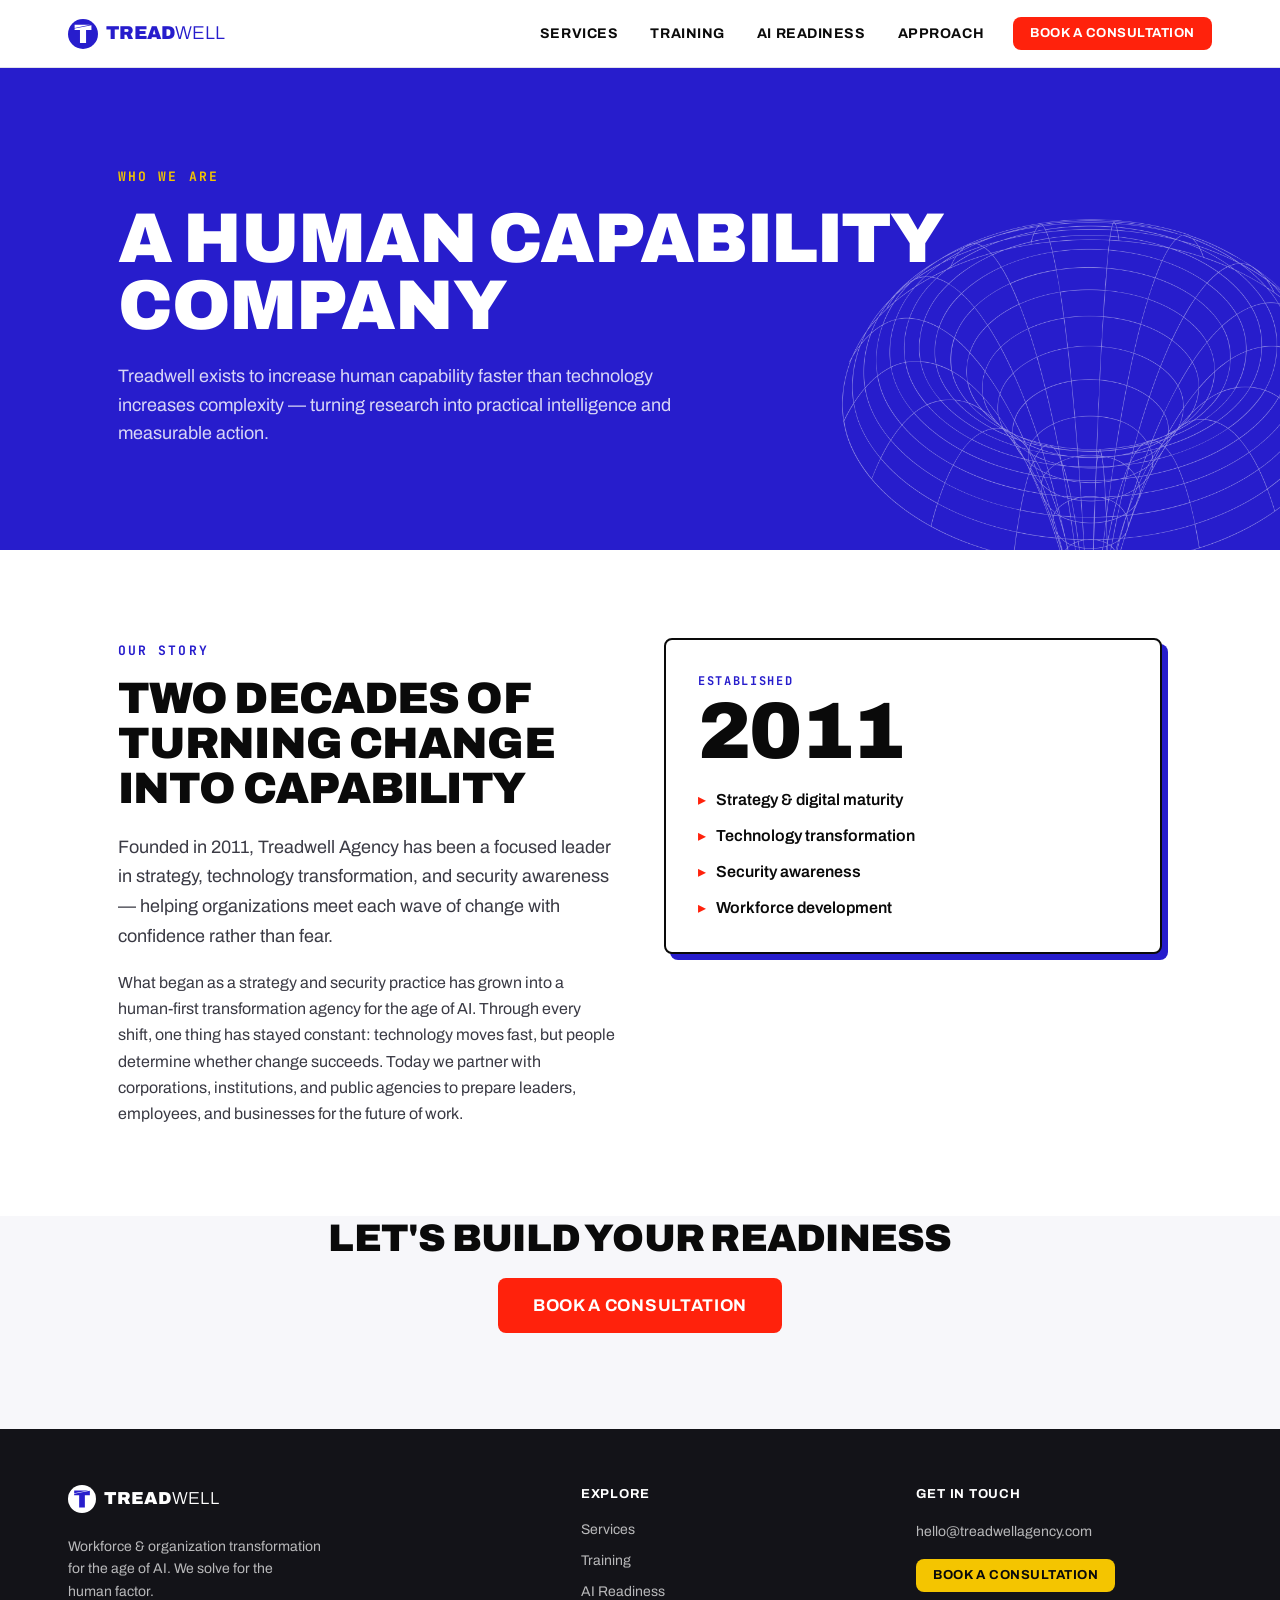
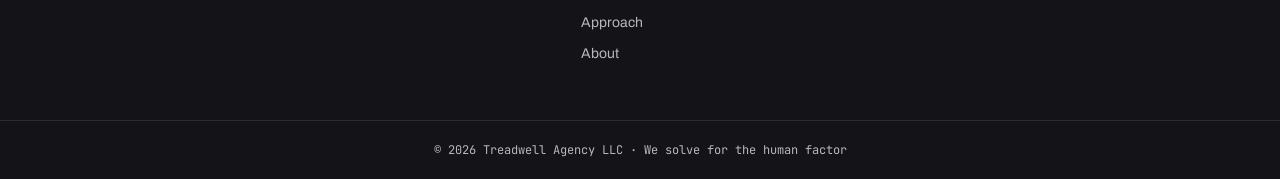
==== about/index.html @ be8f51b7 "Build Treadwell Agency marketing site (static HTML) Six-page static marketing site recreated from th" ====
<!DOCTYPE html>
<html lang="en">
<head>
<meta charset="utf-8">
<meta name="viewport" content="width=device-width, initial-scale=1">
<title>About — Treadwell Agency</title>
<meta name="description" content="A human capability company. Founded in 2011, Treadwell Agency is a human-first transformation agency for the age of AI, partnering with corporations, institutions, and public agencies.">
<link rel="canonical" href="https://treadwellagency.com/about/">
<meta property="og:type" content="website">
<meta property="og:site_name" content="Treadwell Agency">
<meta property="og:title" content="About — Treadwell Agency">
<meta property="og:description" content="A human capability company. Founded in 2011, Treadwell Agency is a human-first transformation agency for the age of AI, partnering with corporations, institutions, and public agencies.">
<meta property="og:url" content="https://treadwellagency.com/about/">
<meta property="og:image" content="https://treadwellagency.com/assets/canvas-preview.png">
<meta name="twitter:card" content="summary_large_image">
<meta name="theme-color" content="#271DCC">
<link rel="icon" href="/assets/favicon.svg" type="image/svg+xml">
<link rel="preconnect" href="https://fonts.googleapis.com">
<link rel="preconnect" href="https://fonts.gstatic.com" crossorigin>
<link rel="stylesheet" href="https://fonts.googleapis.com/css2?family=Archivo:ital,wght@0,100..900;1,100..900&family=JetBrains+Mono:wght@400;500;700&display=swap">
<link rel="stylesheet" href="/assets/css/site.css">
</head>
<body>
<header class="site-header">
  <div class="bar">
    <a href="/" aria-label="Treadwell Agency home" style="display:inline-flex;"><span class="tw-logo" style="gap:8.4px;"><svg width="30" height="30" viewBox="0 0 200 200" aria-hidden="true"><circle cx="100" cy="100" r="100" fill="var(--tw-blue)"/><g transform="translate(44 39)" fill="#fff"><polygon points="0 0 0 20.18 103.77 0 0 0"/><polygon points="0 23.72 0 34.38 35.77 34.38 35.77 121.55 76.41 121.55 76.41 34.38 112.18 34.38 112.18 1.91 0 23.72"/></g></svg><span class="wm" style="font-size:18.6px;color:var(--tw-blue);"><span>Tread</span><span class="thin">well</span></span></span></a>
    <nav class="nav-links" aria-label="Primary">
      <a class="nav-link" href="/services/">Services</a><a class="nav-link" href="/training/">Training</a><a class="nav-link" href="/ai-readiness/">AI Readiness</a><a class="nav-link" href="/approach/">Approach</a>
      <span class="nav-cta"><a class="tw-btn tw-btn--accent tw-btn--sm" href="mailto:hello@treadwellagency.com?subject=Consultation%20request%20%E2%80%94%20Treadwell%20Agency">Book a consultation</a></span>
    </nav>
    <button class="burger" id="burger" aria-label="Menu" aria-expanded="false" aria-controls="mobile-menu">
      <svg width="26" height="26" viewBox="0 0 24 24" fill="none" stroke="currentColor" stroke-width="2" stroke-linecap="round"><path d="M4 6h16M4 12h16M4 18h16"/></svg>
    </button>
  </div>
  <div class="mobile-menu" id="mobile-menu">
    <a class="" href="/services/">Services</a><a class="" href="/training/">Training</a><a class="" href="/ai-readiness/">AI Readiness</a><a class="" href="/approach/">Approach</a>
    <a class="tw-btn tw-btn--accent" style="margin-top:8px;" href="mailto:hello@treadwellagency.com?subject=Consultation%20request%20%E2%80%94%20Treadwell%20Agency">Book a consultation</a>
  </div>
</header>
<main>
<div>
  <div class="band" style="background:var(--tw-blue);padding:96px 28px 84px;overflow:hidden;">
    <img class="motif" src="/assets/elements/White-Donut.png" alt="" aria-hidden="true" style="right:-60px;bottom:-60px;width:500px;opacity:.5;">
    <div class="wrap" style="max-width:1100px;">
      <span class="tw-eyebrow" style="color:var(--tw-yellow);">Who we are</span>
      <h1 class="hero-h1" style="font-size:clamp(2.4rem,5.5vw,4.5rem);line-height:.95;color:#fff;max-width:18ch;">A human capability company</h1>
      <p class="lead" style="color:rgba(255,255,255,.82);max-width:58ch;margin-top:22px;line-height:1.6;">Treadwell exists to increase human capability faster than technology increases complexity &mdash; turning research into practical intelligence and measurable action.</p>
    </div>
  </div>

  <section style="background:var(--bg);padding:88px 28px;">
    <div class="wrap" style="max-width:1100px;display:grid;grid-template-columns:repeat(auto-fit,minmax(300px,1fr));gap:48px;align-items:start;">
      <div>
        <span class="tw-eyebrow" style="color:var(--tw-blue);">Our story</span>
        <h2 class="h2-display" style="font-size:clamp(1.8rem,3.6vw,2.75rem);line-height:1.02;margin:14px 0 22px;max-width:20ch;">Two decades of turning change into capability</h2>
        <p class="lead" style="margin:0 0 18px;color:var(--text-body);line-height:1.65;">Founded in 2011, Treadwell Agency has been a focused leader in strategy, technology transformation, and security awareness &mdash; helping organizations meet each wave of change with confidence rather than fear.</p>
        <p style="margin:0;color:var(--text-body);line-height:1.65;">What began as a strategy and security practice has grown into a human-first transformation agency for the age of AI. Through every shift, one thing has stayed constant: technology moves fast, but people determine whether change succeeds. Today we partner with corporations, institutions, and public agencies to prepare leaders, employees, and businesses for the future of work.</p>
      </div>
      <article class="tw-card tw-card--hard">
        <div style="font-family:var(--font-mono);font-size:12px;font-weight:700;letter-spacing:.14em;text-transform:uppercase;color:var(--tw-blue);">Established</div>
        <div style="font-family:var(--font-display);font-weight:900;font-size:clamp(3.5rem,7vw,5rem);line-height:.9;letter-spacing:-.02em;margin:6px 0 20px;">2011</div>
        <div style="display:grid;gap:12px;"><div style="display:flex;gap:10px;align-items:flex-start;font-weight:600;"><span style="color:var(--tw-red);">&#9656;</span>Strategy &amp; digital maturity</div><div style="display:flex;gap:10px;align-items:flex-start;font-weight:600;"><span style="color:var(--tw-red);">&#9656;</span>Technology transformation</div><div style="display:flex;gap:10px;align-items:flex-start;font-weight:600;"><span style="color:var(--tw-red);">&#9656;</span>Security awareness</div><div style="display:flex;gap:10px;align-items:flex-start;font-weight:600;"><span style="color:var(--tw-red);">&#9656;</span>Workforce development</div></div>
      </article>
    </div>
  </section>

  <section style="background:var(--tw-neutral-50);padding:0 28px 96px;">
  <div class="wrap" style="max-width:1000px;text-align:center;">
    <h3 style="font-family:var(--font-display);font-weight:900;text-transform:uppercase;font-size:clamp(1.6rem,3vw,2.4rem);letter-spacing:-.02em;margin:0 0 18px;">Let's build your readiness</h3>
    
    <a class="tw-btn tw-btn--accent tw-btn--lg" href="mailto:hello@treadwellagency.com?subject=Consultation%20request%20%E2%80%94%20Treadwell%20Agency">Book a consultation</a>
  </div>
</section>
</div>
</main>
<footer class="site-footer">
  <div class="cols">
    <div>
      <span class="tw-logo" style="gap:7.84px;"><svg width="28" height="28" viewBox="0 0 200 200" aria-hidden="true"><circle cx="100" cy="100" r="100" fill="#fff"/><g transform="translate(44 39)" fill="var(--tw-blue)"><polygon points="0 0 0 20.18 103.77 0 0 0"/><polygon points="0 23.72 0 34.38 35.77 34.38 35.77 121.55 76.41 121.55 76.41 34.38 112.18 34.38 112.18 1.91 0 23.72"/></g></svg><span class="wm" style="font-size:17.36px;color:#fff;"><span>Tread</span><span class="thin">well</span></span></span>
      <p class="tagline">Workforce &amp; organization transformation for the age of AI. We solve for the human factor.</p>
    </div>
    <div>
      <div class="foot-h">Explore</div>
      <div class="foot-links"><a href="/services/">Services</a><a href="/training/">Training</a><a href="/ai-readiness/">AI Readiness</a><a href="/approach/">Approach</a><a href="/about/">About</a></div>
    </div>
    <div>
      <div class="foot-h">Get in touch</div>
      <a class="foot-email" href="mailto:hello@treadwellagency.com">hello@treadwellagency.com</a>
      <div style="margin-top:16px;"><a class="tw-btn tw-btn--signal tw-btn--sm" href="mailto:hello@treadwellagency.com?subject=Consultation%20request%20%E2%80%94%20Treadwell%20Agency">Book a consultation</a></div>
    </div>
  </div>
  <div class="foot-bottom">&copy; 2026 Treadwell Agency LLC &middot; We solve for the human factor</div>
</footer>
<script src="/assets/js/nav.js"></script>
</body>
</html>
---- assets/css/site.css ----
/* ============================================================
   Treadwell Agency — Marketing site stylesheet
   Design tokens + base + component classes (Button, Card, Tag,
   Eyebrow, Logo) recreated from the design-system handoff.
   ============================================================ */

/* ---- Tokens: colors ---- */
:root {
  --tw-blue:          #271DCC;
  --tw-blue-700:      #1E17A6;
  --tw-blue-300:      #6A62E0;
  --tw-blue-100:      #E4E2FB;

  --tw-red:           #FF220C;
  --tw-red-700:       #D31500;
  --tw-red-100:       #FFE1DC;

  --tw-yellow:        #F4C500;
  --tw-yellow-bright: #F0E207;
  --tw-yellow-100:    #FEF6C7;

  --tw-green:         #12B76A;
  --tw-green-700:     #0E9155;
  --tw-green-100:     #D3F4E4;

  --tw-black:         #0A0A0A;
  --tw-white:         #FFFFFF;

  --tw-neutral-0:     #FFFFFF;
  --tw-neutral-50:    #F7F7FA;
  --tw-neutral-100:   #EEEEF3;
  --tw-neutral-200:   #E1E1EA;
  --tw-neutral-300:   #CACAD6;
  --tw-neutral-400:   #9A9AAB;
  --tw-neutral-500:   #6E6E80;
  --tw-neutral-600:   #52525F;
  --tw-neutral-700:   #3A3A44;
  --tw-neutral-800:   #23232B;
  --tw-neutral-900:   #131318;

  --tw-grad-yellow:   linear-gradient(150deg, var(--tw-yellow-bright) 0%, var(--tw-yellow) 62%, #E8A800 100%);
  --tw-grad-blue:     linear-gradient(150deg, #3A2FE6 0%, var(--tw-blue) 55%, var(--tw-blue-700) 100%);

  --brand:            var(--tw-blue);
  --accent:           var(--tw-red);
  --signal:           var(--tw-yellow);

  --bg:               var(--tw-white);
  --bg-muted:         var(--tw-neutral-50);
  --surface-card:     var(--tw-white);

  --text-strong:      var(--tw-black);
  --text-body:        var(--tw-neutral-700);
  --text-muted:       var(--tw-neutral-500);

  --border:           var(--tw-neutral-200);
  --ring:             var(--tw-blue);

  /* ---- Tokens: typography ---- */
  --font-display: 'Archivo', 'Arial Narrow', system-ui, sans-serif;
  --font-body:    'Archivo', system-ui, -apple-system, sans-serif;
  --font-mono:    'JetBrains Mono', ui-monospace, 'SFMono-Regular', monospace;

  --fw-thin: 300; --fw-regular: 400; --fw-medium: 500;
  --fw-semibold: 600; --fw-bold: 700; --fw-black: 900;

  --fs-h1: 2.5rem; --fs-h2: 2rem; --fs-h3: 1.5rem; --fs-h4: 1.25rem;
  --fs-lg: 1.125rem; --fs-body: 1rem; --fs-sm: .875rem; --fs-xs: .75rem;
  --fs-eyebrow: .8125rem;

  --lh-tight: .98; --lh-snug: 1.15; --lh-normal: 1.5; --lh-relaxed: 1.65;
  --ls-display: -.02em; --ls-tight: -.01em; --ls-eyebrow: .16em; --ls-caps: .06em;

  /* ---- Tokens: spacing / shape / motion ---- */
  --content-max: 1200px;
  --measure: 68ch;
  --radius-sm: 4px; --radius-md: 8px; --radius-lg: 14px; --radius-xl: 24px;
  --radius-pill: 999px;
  --border-width: 1.5px; --border-width-bold: 3px;
  --shadow-md: 0 8px 24px rgba(10,10,10,.10);
  --shadow-lg: 0 20px 48px rgba(10,10,10,.14);
  --shadow-hard-blue: 6px 6px 0 var(--tw-blue);
  --shadow-focus: 0 0 0 3px rgba(39,29,204,.35);
  --ease-out: cubic-bezier(0.16, 1, 0.3, 1);
  --dur-fast: 120ms; --dur-base: 220ms;
}

/* ---- Base resets ---- */
*, *::before, *::after { box-sizing: border-box; }
html { scroll-behavior: smooth; }
body {
  margin: 0;
  font-family: var(--font-body);
  font-size: var(--fs-body);
  line-height: var(--lh-normal);
  color: var(--text-strong);
  background: var(--bg);
  -webkit-font-smoothing: antialiased;
  text-rendering: optimizeLegibility;
  min-height: 100vh;
}
h1, h2, h3, h4 {
  font-family: var(--font-display);
  color: var(--text-strong);
  line-height: var(--lh-snug);
  letter-spacing: var(--ls-tight);
  margin: 0 0 .4em;
  font-weight: var(--fw-bold);
  text-wrap: balance;
}
p { margin: 0 0 1em; text-wrap: pretty; }
img { max-width: 100%; }
a { color: var(--tw-blue); text-decoration: none; transition: color var(--dur-fast) var(--ease-out); }
a:not(.tw-btn):hover { color: var(--tw-blue-700); }
::selection { background: var(--tw-yellow); color: var(--tw-black); }

/* ---- Layout helpers ---- */
.wrap { max-width: var(--content-max); margin: 0 auto; padding-left: 28px; padding-right: 28px; }
.relative { position: relative; }
.motif {
  position: absolute; pointer-events: none; z-index: 0;
}
section, .band { position: relative; }
.band > .wrap, section > .wrap { position: relative; z-index: 1; }

/* ============================================================
   Eyebrow
   ============================================================ */
.tw-eyebrow {
  display: inline-flex; align-items: center; gap: 10px;
  font-family: var(--font-mono);
  font-size: var(--fs-eyebrow);
  font-weight: 700;
  letter-spacing: .16em;
  text-transform: uppercase;
  color: var(--tw-blue);
}

/* ============================================================
   Logo (mark + wordmark)
   ============================================================ */
.tw-logo { display: inline-flex; align-items: center; text-decoration: none; }
.tw-logo svg { flex: 0 0 auto; display: block; }
.tw-logo .wm {
  font-family: var(--font-display);
  font-weight: 900;
  text-transform: uppercase;
  letter-spacing: .005em;
  line-height: 1;
  display: inline-flex;
}
.tw-logo .wm .thin { font-weight: 300; }

/* ============================================================
   Button
   ============================================================ */
.tw-btn {
  --_pad-y: 14px; --_pad-x: 26px; --_fs: 15px;
  font-family: var(--font-display); font-weight: 700;
  text-transform: uppercase; letter-spacing: .04em; line-height: 1;
  display: inline-flex; align-items: center; justify-content: center; gap: .6em;
  border: var(--border-width) solid transparent; border-radius: var(--radius-md);
  padding: var(--_pad-y) var(--_pad-x); font-size: var(--_fs); cursor: pointer;
  text-decoration: none; white-space: nowrap;
  transition: transform var(--dur-fast) var(--ease-out),
    background var(--dur-fast) var(--ease-out),
    box-shadow var(--dur-fast) var(--ease-out), color var(--dur-fast);
}
.tw-btn:hover { text-decoration: none; }
.tw-btn:focus-visible { outline: none; box-shadow: var(--shadow-focus); }
.tw-btn:active { transform: translateY(1px); }
.tw-btn--sm { --_pad-y: 9px; --_pad-x: 16px; --_fs: 13px; }
.tw-btn--lg { --_pad-y: 18px; --_pad-x: 34px; --_fs: 17px; }
.tw-btn--block { display: flex; width: 100%; }
.tw-btn--primary { background: var(--tw-blue); color: #fff; }
.tw-btn--primary:hover { background: var(--tw-blue-700); color: #fff; }
.tw-btn--accent { background: var(--tw-red); color: #fff; }
.tw-btn--accent:hover { background: var(--tw-red-700); color: #fff; }
.tw-btn--signal { background: var(--tw-yellow); color: var(--tw-black); }
.tw-btn--signal:hover { background: var(--tw-yellow-bright); color: var(--tw-black); }
.tw-btn--outline { background: transparent; color: var(--tw-blue); border-color: var(--tw-blue); }
.tw-btn--outline:hover { background: var(--tw-blue); color: #fff; }
.tw-btn--ghost { background: transparent; color: var(--tw-blue); }
.tw-btn--ghost:hover { background: var(--tw-blue-100); color: var(--tw-blue); }
.tw-btn--inverse { background: #fff; color: var(--tw-black); }
.tw-btn--inverse:hover { background: var(--tw-yellow); color: var(--tw-black); }
.tw-btn svg { flex: 0 0 auto; }

/* ============================================================
   Card
   ============================================================ */
.tw-card {
  background: var(--surface-card);
  border: var(--border-width) solid var(--border);
  border-radius: var(--radius-lg);
  padding: 2rem;
  transition: transform var(--dur-base) var(--ease-out), box-shadow var(--dur-base) var(--ease-out), border-color var(--dur-base) var(--ease-out);
}
.tw-card--elevated { border-color: transparent; box-shadow: var(--shadow-md); }
.tw-card--hard { border: 2px solid var(--tw-black); border-radius: var(--radius-md); box-shadow: var(--shadow-hard-blue); }
.tw-card--blue { background: var(--tw-blue); border-color: transparent; color: #fff; }
.tw-card--signal { background: var(--tw-yellow); border-color: transparent; color: var(--tw-black); }
.tw-card--dark { background: var(--tw-black); border-color: transparent; color: #fff; }
.tw-card--interactive { cursor: pointer; }
.tw-card--interactive.tw-card--hard:hover { transform: translate(-2px,-2px); box-shadow: 9px 9px 0 var(--tw-blue); }
.tw-card--interactive.tw-card--plain:hover { border-color: var(--tw-blue); }

/* ============================================================
   Tag
   ============================================================ */
.tw-tag {
  display: inline-flex; align-items: center; gap: 7px;
  font-family: var(--font-mono); font-size: 12px; font-weight: 700;
  letter-spacing: .06em; text-transform: uppercase; line-height: 1;
  padding: 6px 11px; border-radius: var(--radius-pill); white-space: nowrap;
}
.tw-tag--solid { border: 1.5px solid transparent; }
.tw-tag--blue.tw-tag--solid   { background: var(--tw-blue);   color: #fff; }
.tw-tag--red.tw-tag--solid    { background: var(--tw-red);    color: #fff; }
.tw-tag--yellow.tw-tag--solid { background: var(--tw-yellow); color: #0A0A0A; }
.tw-tag--green.tw-tag--solid  { background: var(--tw-green);  color: #fff; }
.tw-tag--neutral.tw-tag--solid{ background: var(--tw-black);  color: #fff; }
.tw-tag--blue.tw-tag--soft    { background: var(--tw-blue-100);   color: var(--tw-blue-700); }
.tw-tag--red.tw-tag--soft     { background: var(--tw-red-100);    color: var(--tw-red-700); }
.tw-tag--yellow.tw-tag--soft  { background: var(--tw-yellow-100); color: #8a6d00; }
.tw-tag--green.tw-tag--soft   { background: var(--tw-green-100);  color: var(--tw-green-700); }
.tw-tag--neutral.tw-tag--soft { background: var(--tw-neutral-100);color: var(--tw-neutral-700); }

/* ============================================================
   Header
   ============================================================ */
.site-header {
  position: sticky; top: 0; z-index: 50;
  background: rgba(255,255,255,.88);
  backdrop-filter: blur(12px);
  -webkit-backdrop-filter: blur(12px);
  border-bottom: 1.5px solid var(--border);
}
.site-header .bar {
  max-width: 1200px; margin: 0 auto; padding: 14px 28px;
  display: flex; align-items: center; gap: 24px;
}
.nav-links { display: flex; gap: 2px; align-items: center; margin-left: auto; }
.nav-links a.nav-link {
  background: none; border: 0; cursor: pointer; padding: 9px 15px;
  font-family: var(--font-display); font-weight: 700; font-size: 14px;
  text-transform: uppercase; letter-spacing: .04em; color: var(--text-strong);
}
.nav-links a.nav-link:hover { color: var(--tw-blue); }
.nav-links a.nav-link.active { color: var(--tw-blue); }
.nav-cta { margin-left: 12px; }
.burger {
  display: none; margin-left: auto; background: none; border: 0;
  cursor: pointer; color: var(--tw-black); padding: 4px;
}
.mobile-menu { display: none; border-top: 1.5px solid var(--border); padding: 12px 20px; background: #fff; }
.mobile-menu.open { display: grid; gap: 2px; }
.mobile-menu a {
  text-align: left; padding: 13px 8px; font-family: var(--font-display);
  font-weight: 700; font-size: 17px; text-transform: uppercase; letter-spacing: .04em;
  color: var(--text-strong);
}
.mobile-menu a.active { color: var(--tw-blue); }
@media (max-width: 1180px) {
  .nav-links { display: none; }
  .burger { display: inline-flex; }
}

/* ============================================================
   Footer
   ============================================================ */
.site-footer { background: var(--tw-neutral-900); color: rgba(255,255,255,.7); }
.site-footer .cols {
  max-width: 1200px; margin: 0 auto; padding: 56px 28px;
  display: grid; grid-template-columns: 1.6fr 1fr 1fr; gap: 40px;
}
.site-footer .foot-h {
  font-family: var(--font-display); font-weight: 700; text-transform: uppercase;
  letter-spacing: .06em; font-size: 13px; color: #fff; margin-bottom: 14px;
}
.site-footer .foot-links { display: grid; gap: 10px; }
.site-footer .foot-links a { color: rgba(255,255,255,.7); font-size: 14px; }
.site-footer .foot-links a:hover { color: #fff; }
.site-footer .tagline { margin-top: 16px; max-width: 34ch; font-size: 14px; line-height: 1.6; }
.site-footer .foot-email { color: rgba(255,255,255,.7); font-size: 14px; }
.site-footer .foot-email:hover { color: #fff; }
.site-footer .foot-bottom {
  border-top: 1px solid rgba(255,255,255,.1); padding: 20px 28px;
  font-family: var(--font-mono); font-size: 12px; text-align: center;
}
@media (max-width: 720px) {
  .site-footer .cols { grid-template-columns: 1fr; gap: 32px; }
}

/* ============================================================
   Shared section / content primitives
   ============================================================ */
.hero-h1 {
  font-family: var(--font-display); font-weight: 900; text-transform: uppercase;
  letter-spacing: -.02em; margin: 18px 0 0;
}
.lead { font-size: var(--fs-lg); line-height: 1.55; }
.h2-display {
  font-family: var(--font-display); font-weight: 900; text-transform: uppercase;
  letter-spacing: -.02em;
}
.chip {
  display: inline-flex; align-items: center; justify-content: center;
  border-radius: 12px;
}
.tag-row { display: flex; gap: 10px; flex-wrap: wrap; }
.btn-row { display: flex; gap: 14px; flex-wrap: wrap; }

/* icon chips */
.icon-chip-blue { width: 52px; height: 52px; border-radius: 12px; background: var(--tw-blue); color: #fff; display: inline-flex; align-items: center; justify-content: center; }
.icon-chip-wash { width: 52px; height: 52px; border-radius: 12px; background: var(--tw-blue-100); color: var(--tw-blue); display: inline-flex; align-items: center; justify-content: center; }
.icon-chip-wash-sm { width: 48px; height: 48px; border-radius: 12px; background: var(--tw-blue-100); color: var(--tw-blue); display: inline-flex; align-items: center; justify-content: center; }

/* detail card layout (services / training) */
.detail-grid { display: grid; grid-template-columns: 56px 1fr; gap: 22px; }
.checklist { display: grid; grid-template-columns: repeat(auto-fit,minmax(220px,1fr)); gap: 8px 24px; margin-bottom: 16px; }
.checklist span { display: flex; gap: 9px; align-items: flex-start; font-size: 15px; font-weight: 500; color: var(--text-strong); }
.checklist .tick { color: var(--tw-red); margin-top: 2px; }
.outcome-line { font-family: var(--font-mono); font-size: 13px; font-weight: 700; letter-spacing: .1em; text-transform: uppercase; color: var(--tw-blue); }

@media (max-width: 560px) {
  .detail-grid { grid-template-columns: 1fr; gap: 16px; }
}
@media (max-width: 720px) {
  .topic-grid { grid-template-columns: 1fr !important; gap: 24px !important; }
}
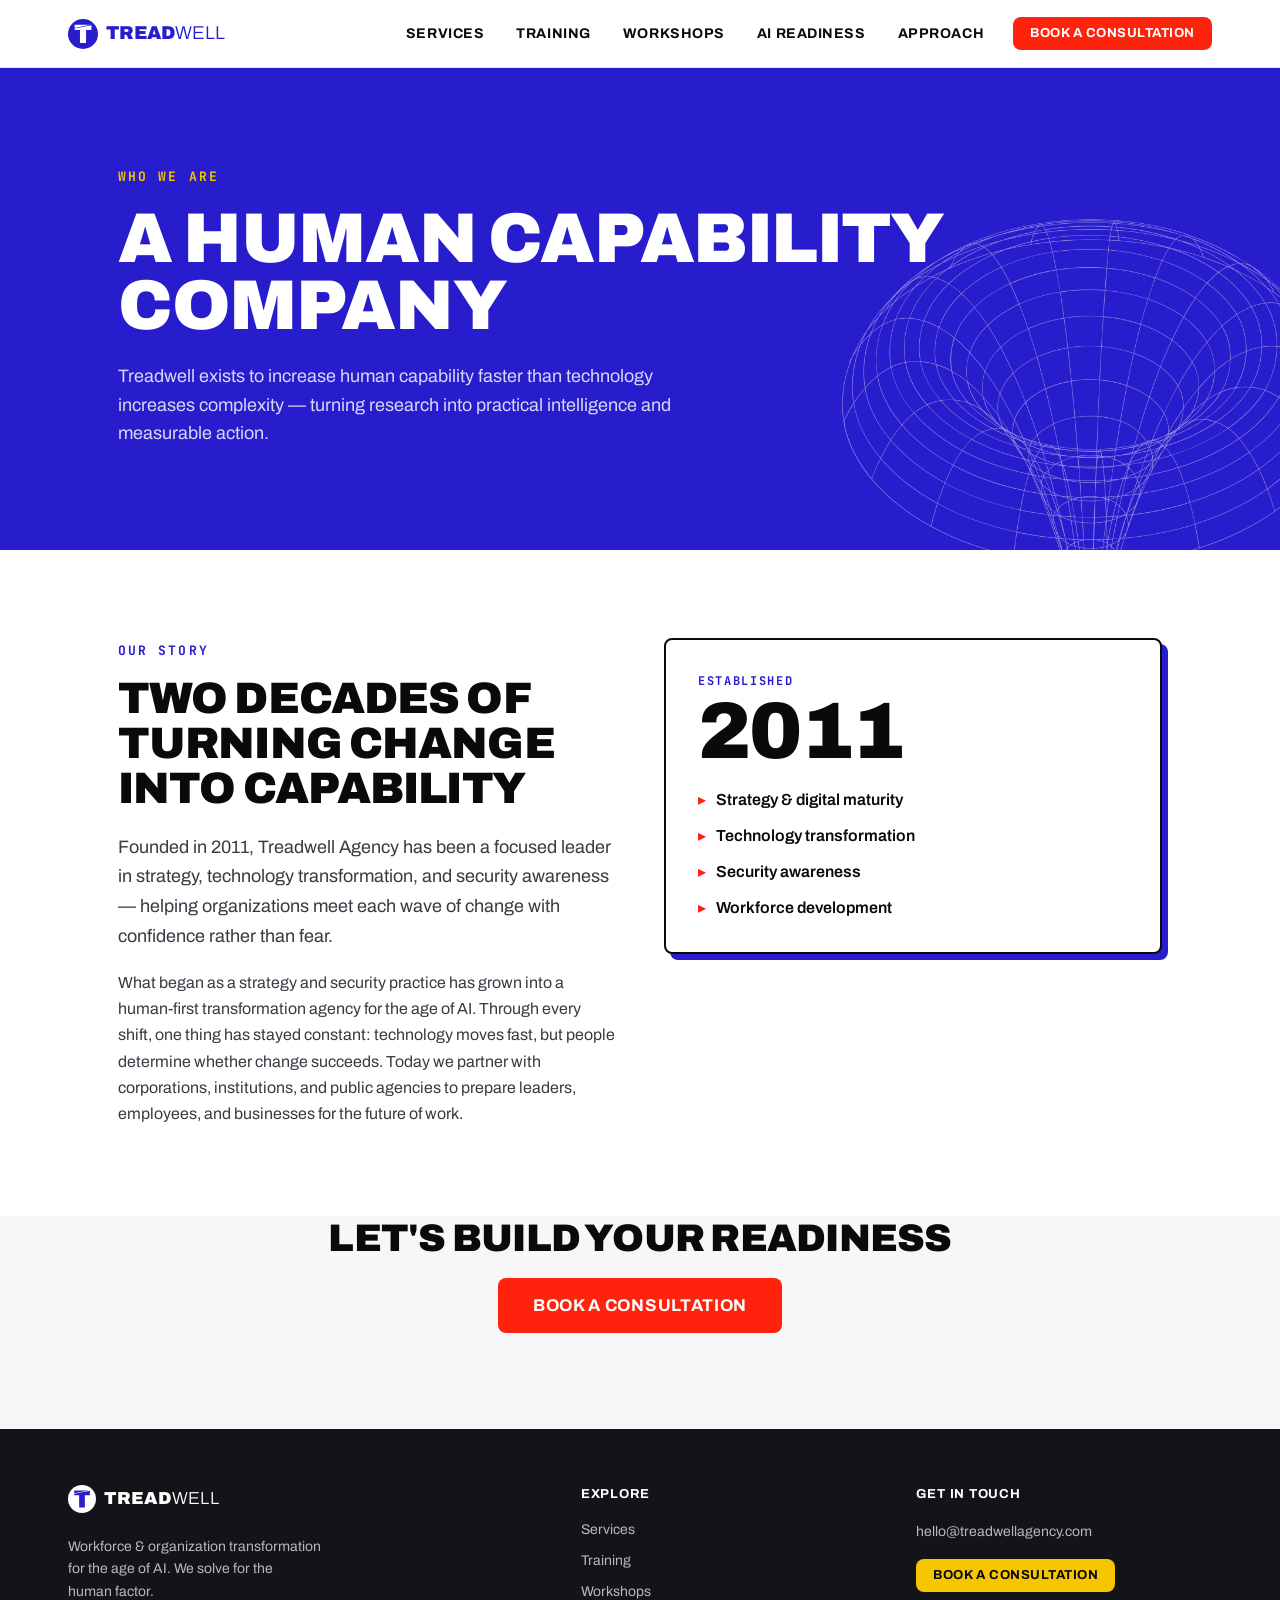
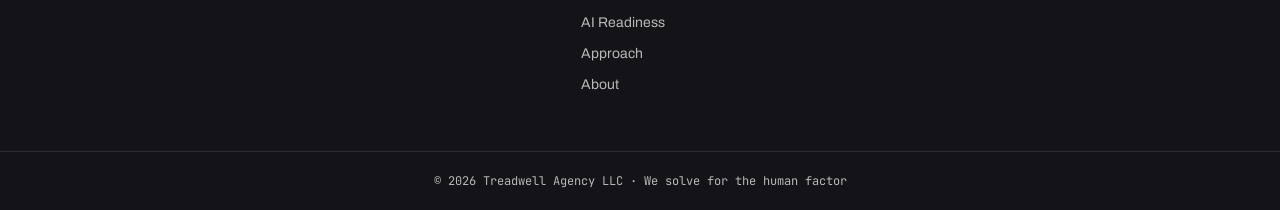
==== commit b9f0df6b: "Add Workshops page (Prompt School + AI for Business Growth) Co-Authored-By: Claude Opus 4.8 <noreply" ====
--- a/about/index.html
+++ b/about/index.html
@@ -25,7 +25,7 @@
   <div class="bar">
     <a href="/" aria-label="Treadwell Agency home" style="display:inline-flex;"><span class="tw-logo" style="gap:8.4px;"><svg width="30" height="30" viewBox="0 0 200 200" aria-hidden="true"><circle cx="100" cy="100" r="100" fill="var(--tw-blue)"/><g transform="translate(44 39)" fill="#fff"><polygon points="0 0 0 20.18 103.77 0 0 0"/><polygon points="0 23.72 0 34.38 35.77 34.38 35.77 121.55 76.41 121.55 76.41 34.38 112.18 34.38 112.18 1.91 0 23.72"/></g></svg><span class="wm" style="font-size:18.6px;color:var(--tw-blue);"><span>Tread</span><span class="thin">well</span></span></span></a>
     <nav class="nav-links" aria-label="Primary">
-      <a class="nav-link" href="/services/">Services</a><a class="nav-link" href="/training/">Training</a><a class="nav-link" href="/ai-readiness/">AI Readiness</a><a class="nav-link" href="/approach/">Approach</a>
+      <a class="nav-link" href="/services/">Services</a><a class="nav-link" href="/training/">Training</a><a class="nav-link" href="/workshops/">Workshops</a><a class="nav-link" href="/ai-readiness/">AI Readiness</a><a class="nav-link" href="/approach/">Approach</a>
       <span class="nav-cta"><a class="tw-btn tw-btn--accent tw-btn--sm" href="mailto:hello@treadwellagency.com?subject=Consultation%20request%20%E2%80%94%20Treadwell%20Agency">Book a consultation</a></span>
     </nav>
     <button class="burger" id="burger" aria-label="Menu" aria-expanded="false" aria-controls="mobile-menu">
@@ -33,7 +33,7 @@
     </button>
   </div>
   <div class="mobile-menu" id="mobile-menu">
-    <a class="" href="/services/">Services</a><a class="" href="/training/">Training</a><a class="" href="/ai-readiness/">AI Readiness</a><a class="" href="/approach/">Approach</a>
+    <a class="" href="/services/">Services</a><a class="" href="/training/">Training</a><a class="" href="/workshops/">Workshops</a><a class="" href="/ai-readiness/">AI Readiness</a><a class="" href="/approach/">Approach</a>
     <a class="tw-btn tw-btn--accent" style="margin-top:8px;" href="mailto:hello@treadwellagency.com?subject=Consultation%20request%20%E2%80%94%20Treadwell%20Agency">Book a consultation</a>
   </div>
 </header>
@@ -81,7 +81,7 @@
     </div>
     <div>
       <div class="foot-h">Explore</div>
-      <div class="foot-links"><a href="/services/">Services</a><a href="/training/">Training</a><a href="/ai-readiness/">AI Readiness</a><a href="/approach/">Approach</a><a href="/about/">About</a></div>
+      <div class="foot-links"><a href="/services/">Services</a><a href="/training/">Training</a><a href="/workshops/">Workshops</a><a href="/ai-readiness/">AI Readiness</a><a href="/approach/">Approach</a><a href="/about/">About</a></div>
     </div>
     <div>
       <div class="foot-h">Get in touch</div>
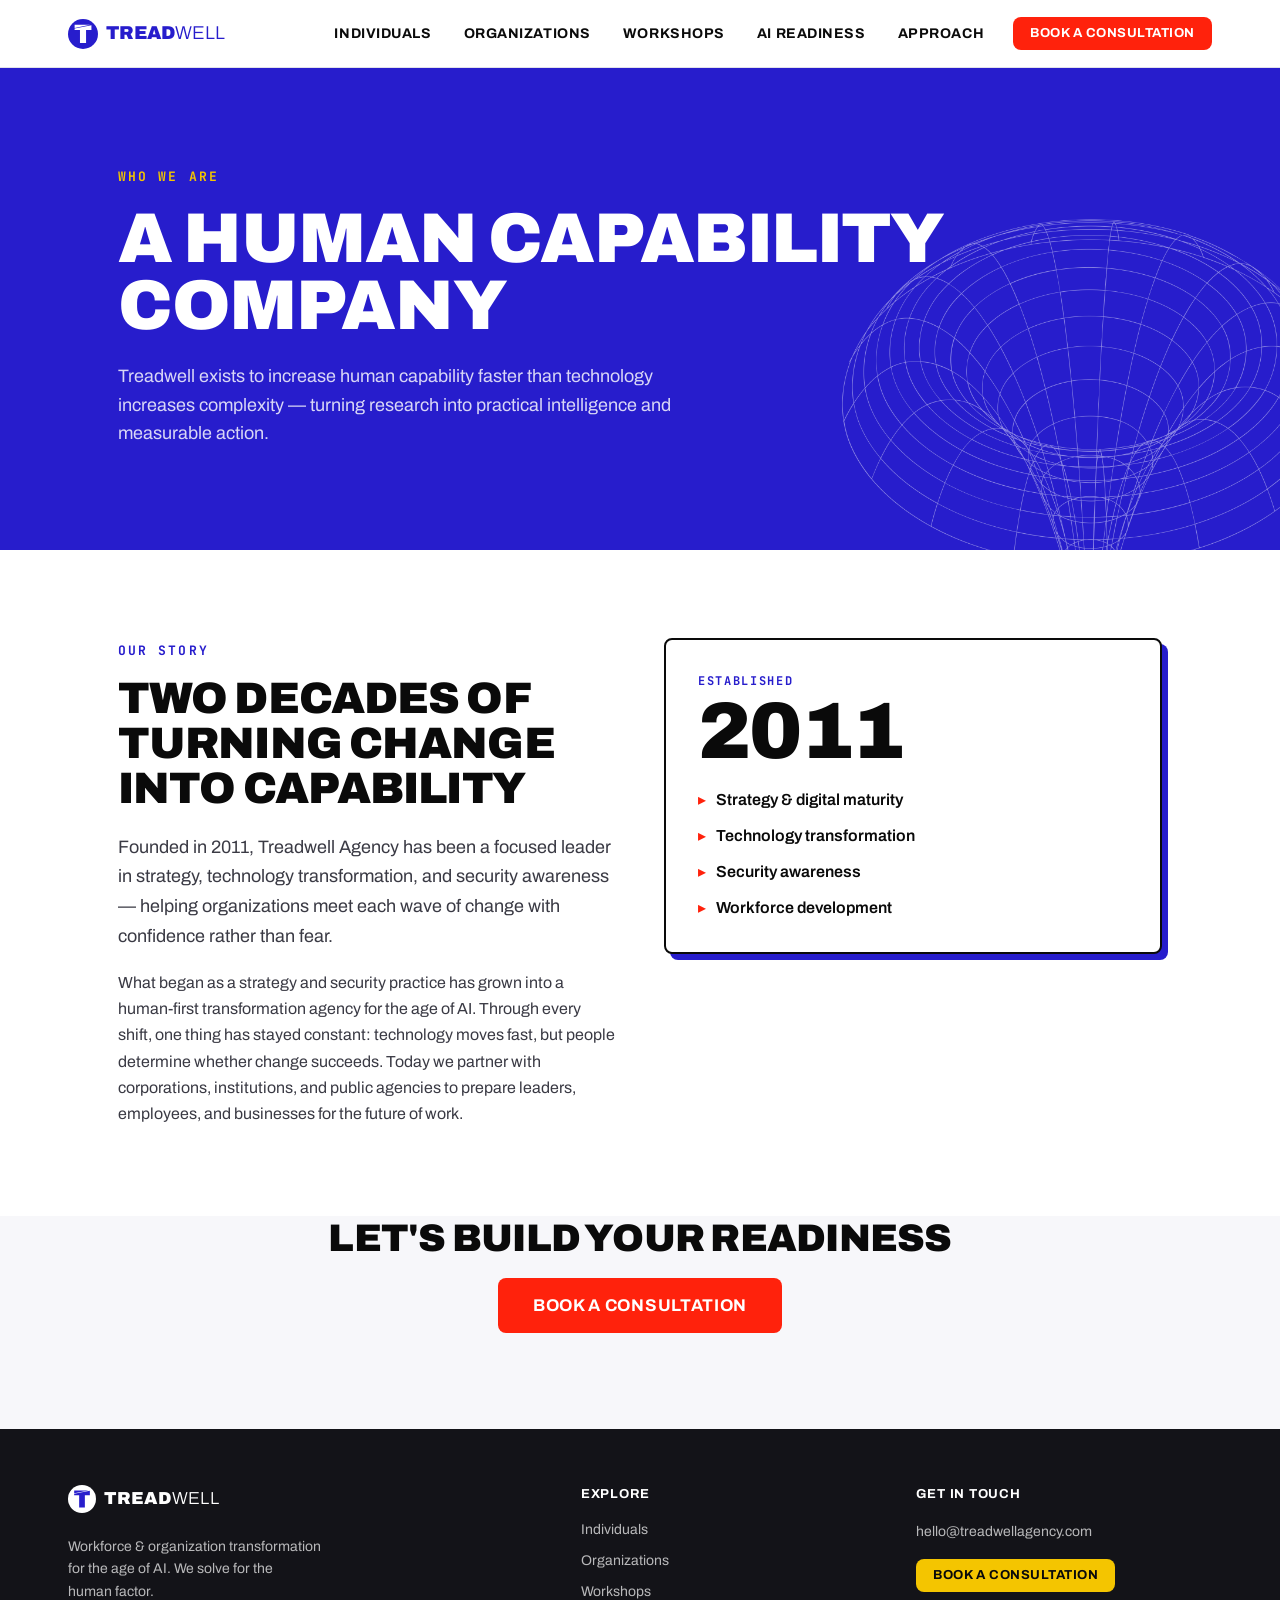
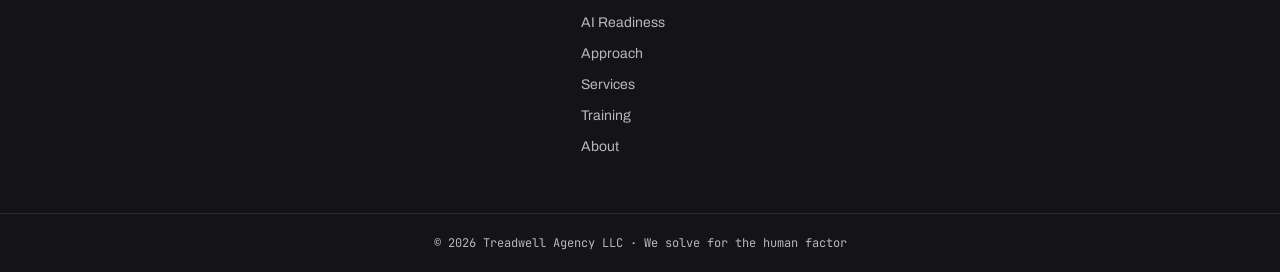
==== commit ca6742ae: "Two entry points on home (person / company); Individuals and Organizations pages; nav and sitemap" ====
--- a/about/index.html
+++ b/about/index.html
@@ -25,7 +25,7 @@
   <div class="bar">
     <a href="/" aria-label="Treadwell Agency home" style="display:inline-flex;"><span class="tw-logo" style="gap:8.4px;"><svg width="30" height="30" viewBox="0 0 200 200" aria-hidden="true"><circle cx="100" cy="100" r="100" fill="var(--tw-blue)"/><g transform="translate(44 39)" fill="#fff"><polygon points="0 0 0 20.18 103.77 0 0 0"/><polygon points="0 23.72 0 34.38 35.77 34.38 35.77 121.55 76.41 121.55 76.41 34.38 112.18 34.38 112.18 1.91 0 23.72"/></g></svg><span class="wm" style="font-size:18.6px;color:var(--tw-blue);"><span>Tread</span><span class="thin">well</span></span></span></a>
     <nav class="nav-links" aria-label="Primary">
-      <a class="nav-link" href="/services/">Services</a><a class="nav-link" href="/training/">Training</a><a class="nav-link" href="/workshops/">Workshops</a><a class="nav-link" href="/ai-readiness/">AI Readiness</a><a class="nav-link" href="/approach/">Approach</a>
+      <a class="nav-link" href="/individuals/">Individuals</a><a class="nav-link" href="/organizations/">Organizations</a><a class="nav-link" href="/workshops/">Workshops</a><a class="nav-link" href="/ai-readiness/">AI Readiness</a><a class="nav-link" href="/approach/">Approach</a>
       <span class="nav-cta"><a class="tw-btn tw-btn--accent tw-btn--sm" href="mailto:hello@treadwellagency.com?subject=Consultation%20request%20%E2%80%94%20Treadwell%20Agency">Book a consultation</a></span>
     </nav>
     <button class="burger" id="burger" aria-label="Menu" aria-expanded="false" aria-controls="mobile-menu">
@@ -33,7 +33,7 @@
     </button>
   </div>
   <div class="mobile-menu" id="mobile-menu">
-    <a class="" href="/services/">Services</a><a class="" href="/training/">Training</a><a class="" href="/workshops/">Workshops</a><a class="" href="/ai-readiness/">AI Readiness</a><a class="" href="/approach/">Approach</a>
+    <a class="" href="/individuals/">Individuals</a><a class="" href="/organizations/">Organizations</a><a class="" href="/workshops/">Workshops</a><a class="" href="/ai-readiness/">AI Readiness</a><a class="" href="/approach/">Approach</a>
     <a class="tw-btn tw-btn--accent" style="margin-top:8px;" href="mailto:hello@treadwellagency.com?subject=Consultation%20request%20%E2%80%94%20Treadwell%20Agency">Book a consultation</a>
   </div>
 </header>
@@ -81,7 +81,7 @@
     </div>
     <div>
       <div class="foot-h">Explore</div>
-      <div class="foot-links"><a href="/services/">Services</a><a href="/training/">Training</a><a href="/workshops/">Workshops</a><a href="/ai-readiness/">AI Readiness</a><a href="/approach/">Approach</a><a href="/about/">About</a></div>
+      <div class="foot-links"><a href="/individuals/">Individuals</a><a href="/organizations/">Organizations</a><a href="/workshops/">Workshops</a><a href="/ai-readiness/">AI Readiness</a><a href="/approach/">Approach</a><a href="/services/">Services</a><a href="/training/">Training</a><a href="/about/">About</a></div>
     </div>
     <div>
       <div class="foot-h">Get in touch</div>
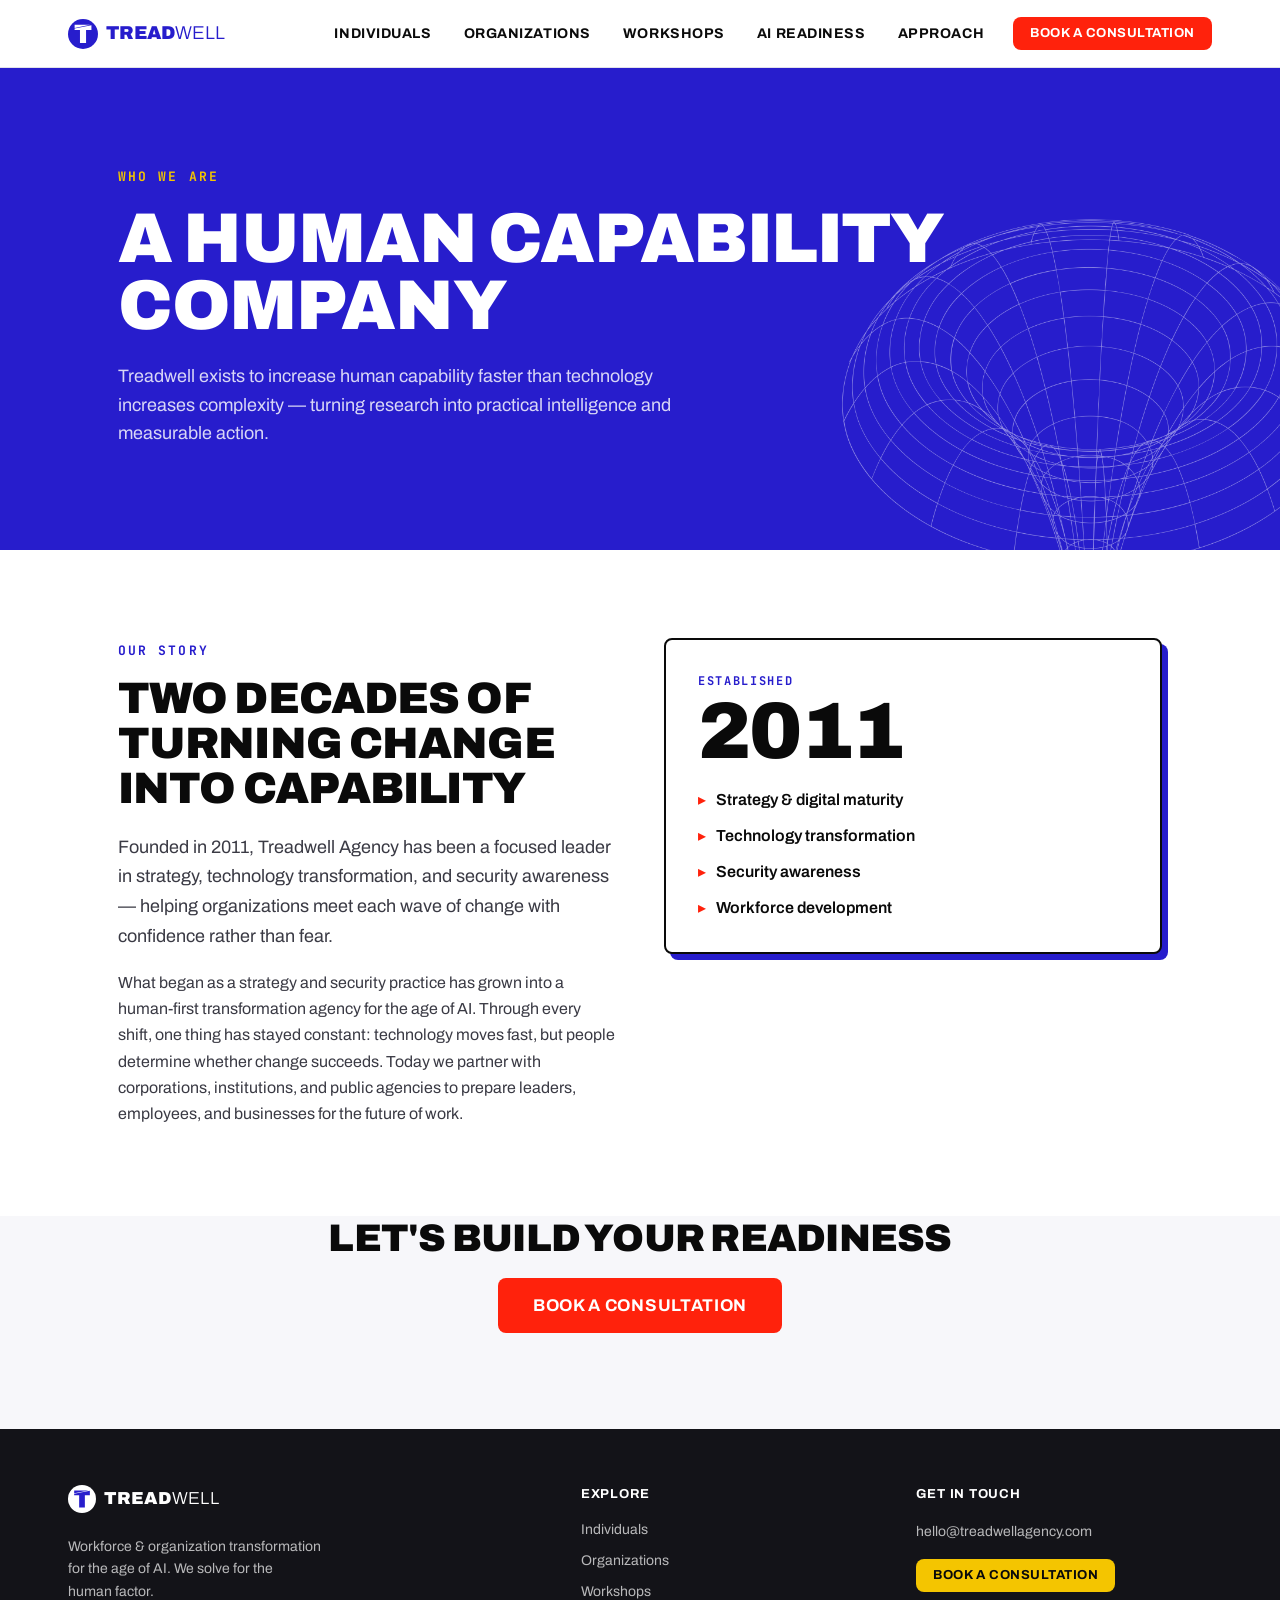
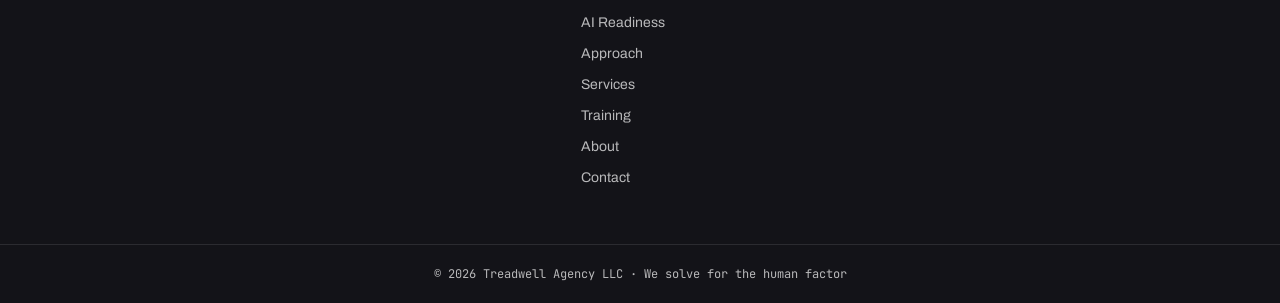
==== commit a6dd1af8: "Contact page with the general newsletter" ====
--- a/about/index.html
+++ b/about/index.html
@@ -81,7 +81,7 @@
     </div>
     <div>
       <div class="foot-h">Explore</div>
-      <div class="foot-links"><a href="/individuals/">Individuals</a><a href="/organizations/">Organizations</a><a href="/workshops/">Workshops</a><a href="/ai-readiness/">AI Readiness</a><a href="/approach/">Approach</a><a href="/services/">Services</a><a href="/training/">Training</a><a href="/about/">About</a></div>
+      <div class="foot-links"><a href="/individuals/">Individuals</a><a href="/organizations/">Organizations</a><a href="/workshops/">Workshops</a><a href="/ai-readiness/">AI Readiness</a><a href="/approach/">Approach</a><a href="/services/">Services</a><a href="/training/">Training</a><a href="/about/">About</a><a href="/contact/">Contact</a></div>
     </div>
     <div>
       <div class="foot-h">Get in touch</div>
--- a/assets/css/site.css
+++ b/assets/css/site.css
@@ -329,3 +329,4 @@
 @media (max-width: 720px) {
   .topic-grid { grid-template-columns: 1fr !important; gap: 24px !important; }
 }
+@media (max-width: 720px) { [data-nl-grid] { grid-template-columns: 1fr !important; } }
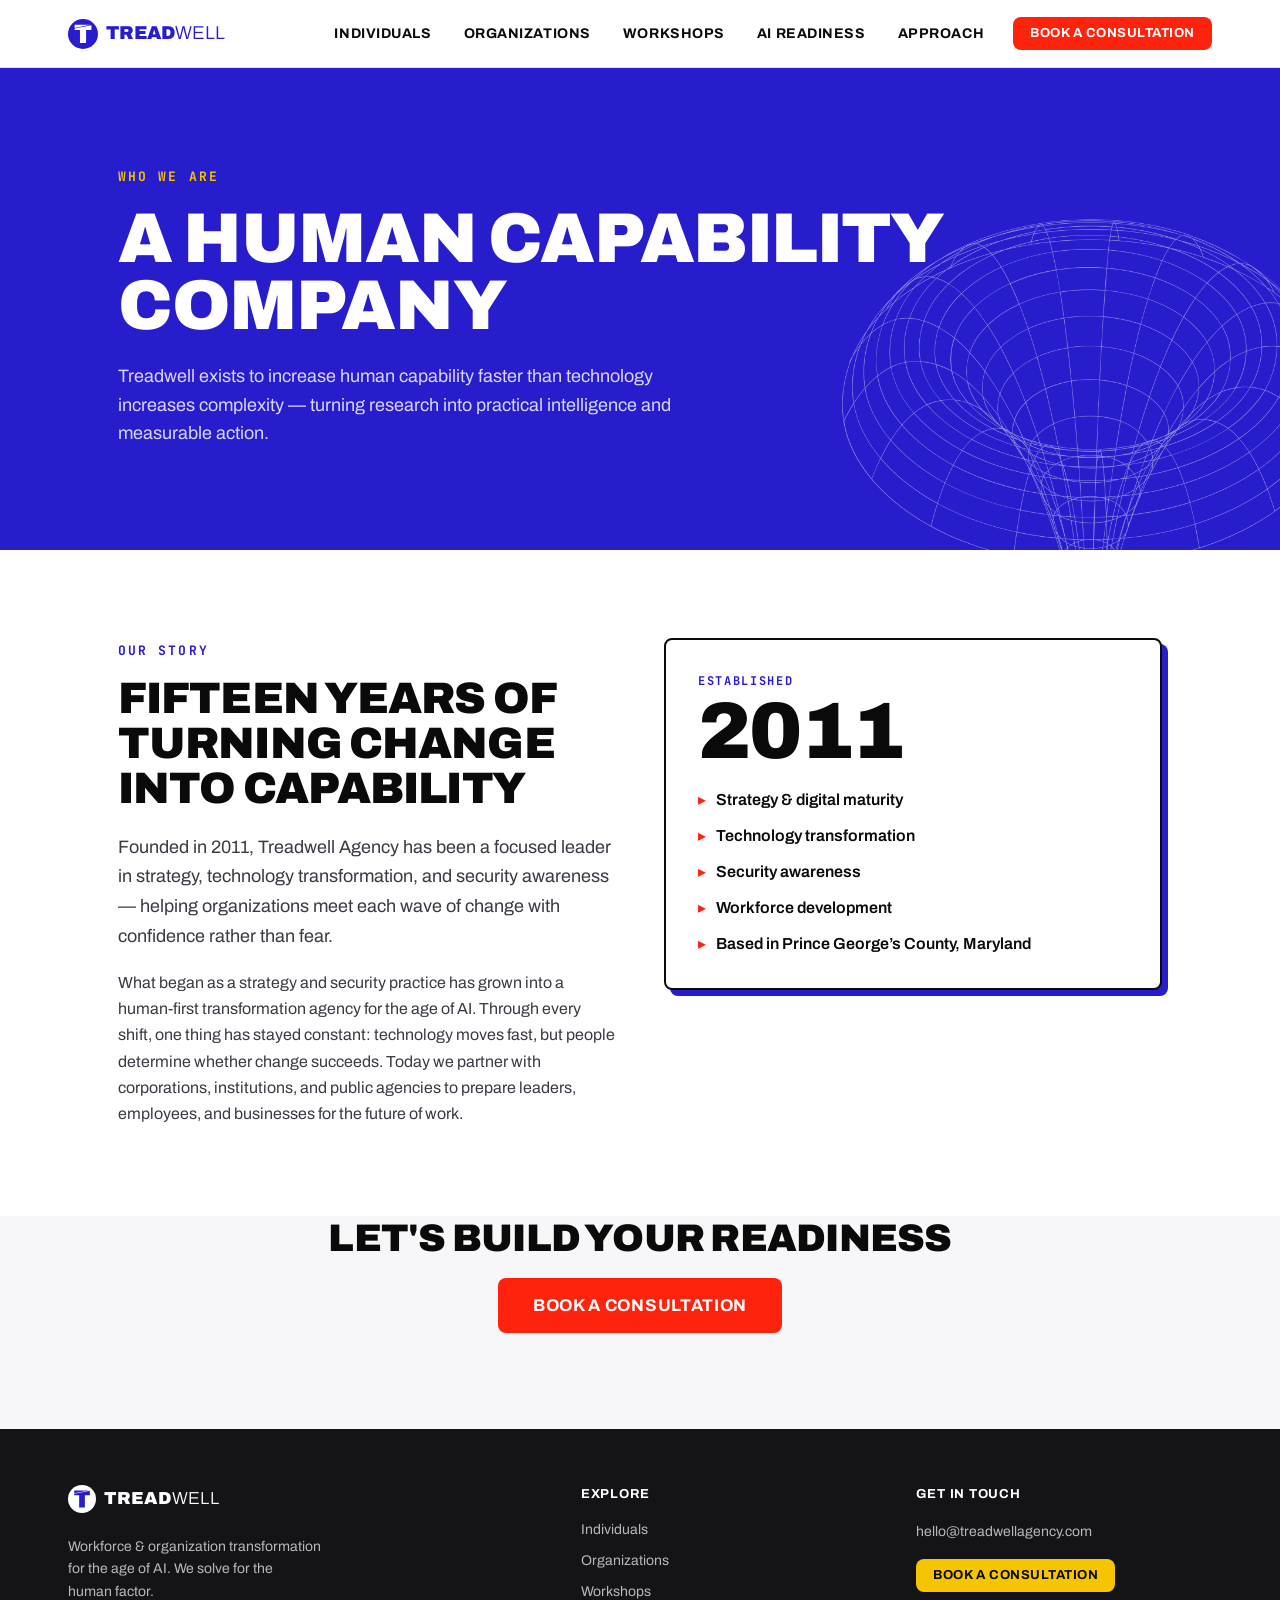
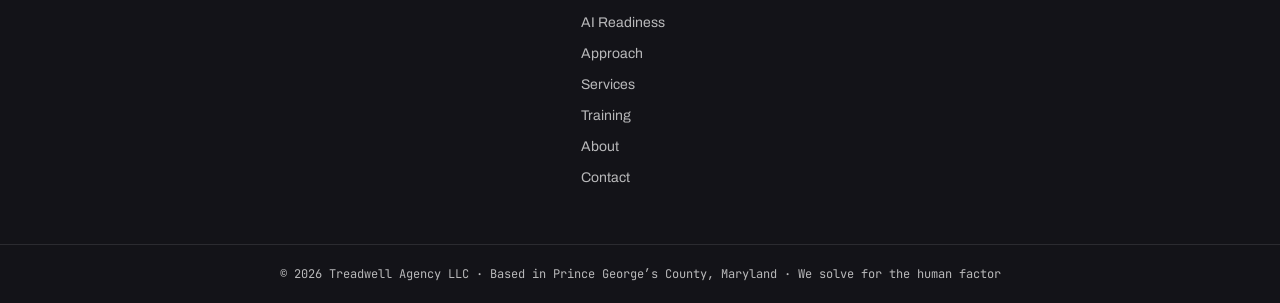
==== commit 9a63cb7b: "Prompt School card on home and workshops, PG County location, About heading, drop undated topic bloc" ====
--- a/about/index.html
+++ b/about/index.html
@@ -52,14 +52,14 @@
     <div class="wrap" style="max-width:1100px;display:grid;grid-template-columns:repeat(auto-fit,minmax(300px,1fr));gap:48px;align-items:start;">
       <div>
         <span class="tw-eyebrow" style="color:var(--tw-blue);">Our story</span>
-        <h2 class="h2-display" style="font-size:clamp(1.8rem,3.6vw,2.75rem);line-height:1.02;margin:14px 0 22px;max-width:20ch;">Two decades of turning change into capability</h2>
+        <h2 class="h2-display" style="font-size:clamp(1.8rem,3.6vw,2.75rem);line-height:1.02;margin:14px 0 22px;max-width:20ch;">Fifteen years of turning change into capability</h2>
         <p class="lead" style="margin:0 0 18px;color:var(--text-body);line-height:1.65;">Founded in 2011, Treadwell Agency has been a focused leader in strategy, technology transformation, and security awareness &mdash; helping organizations meet each wave of change with confidence rather than fear.</p>
         <p style="margin:0;color:var(--text-body);line-height:1.65;">What began as a strategy and security practice has grown into a human-first transformation agency for the age of AI. Through every shift, one thing has stayed constant: technology moves fast, but people determine whether change succeeds. Today we partner with corporations, institutions, and public agencies to prepare leaders, employees, and businesses for the future of work.</p>
       </div>
       <article class="tw-card tw-card--hard">
         <div style="font-family:var(--font-mono);font-size:12px;font-weight:700;letter-spacing:.14em;text-transform:uppercase;color:var(--tw-blue);">Established</div>
         <div style="font-family:var(--font-display);font-weight:900;font-size:clamp(3.5rem,7vw,5rem);line-height:.9;letter-spacing:-.02em;margin:6px 0 20px;">2011</div>
-        <div style="display:grid;gap:12px;"><div style="display:flex;gap:10px;align-items:flex-start;font-weight:600;"><span style="color:var(--tw-red);">&#9656;</span>Strategy &amp; digital maturity</div><div style="display:flex;gap:10px;align-items:flex-start;font-weight:600;"><span style="color:var(--tw-red);">&#9656;</span>Technology transformation</div><div style="display:flex;gap:10px;align-items:flex-start;font-weight:600;"><span style="color:var(--tw-red);">&#9656;</span>Security awareness</div><div style="display:flex;gap:10px;align-items:flex-start;font-weight:600;"><span style="color:var(--tw-red);">&#9656;</span>Workforce development</div></div>
+        <div style="display:grid;gap:12px;"><div style="display:flex;gap:10px;align-items:flex-start;font-weight:600;"><span style="color:var(--tw-red);">&#9656;</span>Strategy &amp; digital maturity</div><div style="display:flex;gap:10px;align-items:flex-start;font-weight:600;"><span style="color:var(--tw-red);">&#9656;</span>Technology transformation</div><div style="display:flex;gap:10px;align-items:flex-start;font-weight:600;"><span style="color:var(--tw-red);">&#9656;</span>Security awareness</div><div style="display:flex;gap:10px;align-items:flex-start;font-weight:600;"><span style="color:var(--tw-red);">&#9656;</span>Workforce development</div><div style="display:flex;gap:10px;align-items:flex-start;font-weight:600;"><span style="color:var(--tw-red);">&#9656;</span>Based in Prince George&rsquo;s County, Maryland</div></div>
       </article>
     </div>
   </section>
@@ -89,7 +89,7 @@
       <div style="margin-top:16px;"><a class="tw-btn tw-btn--signal tw-btn--sm" href="mailto:hello@treadwellagency.com?subject=Consultation%20request%20%E2%80%94%20Treadwell%20Agency">Book a consultation</a></div>
     </div>
   </div>
-  <div class="foot-bottom">&copy; 2026 Treadwell Agency LLC &middot; We solve for the human factor</div>
+  <div class="foot-bottom">&copy; 2026 Treadwell Agency LLC &middot; Based in Prince George&rsquo;s County, Maryland &middot; We solve for the human factor</div>
 </footer>
 <script src="/assets/js/nav.js"></script>
 </body>
